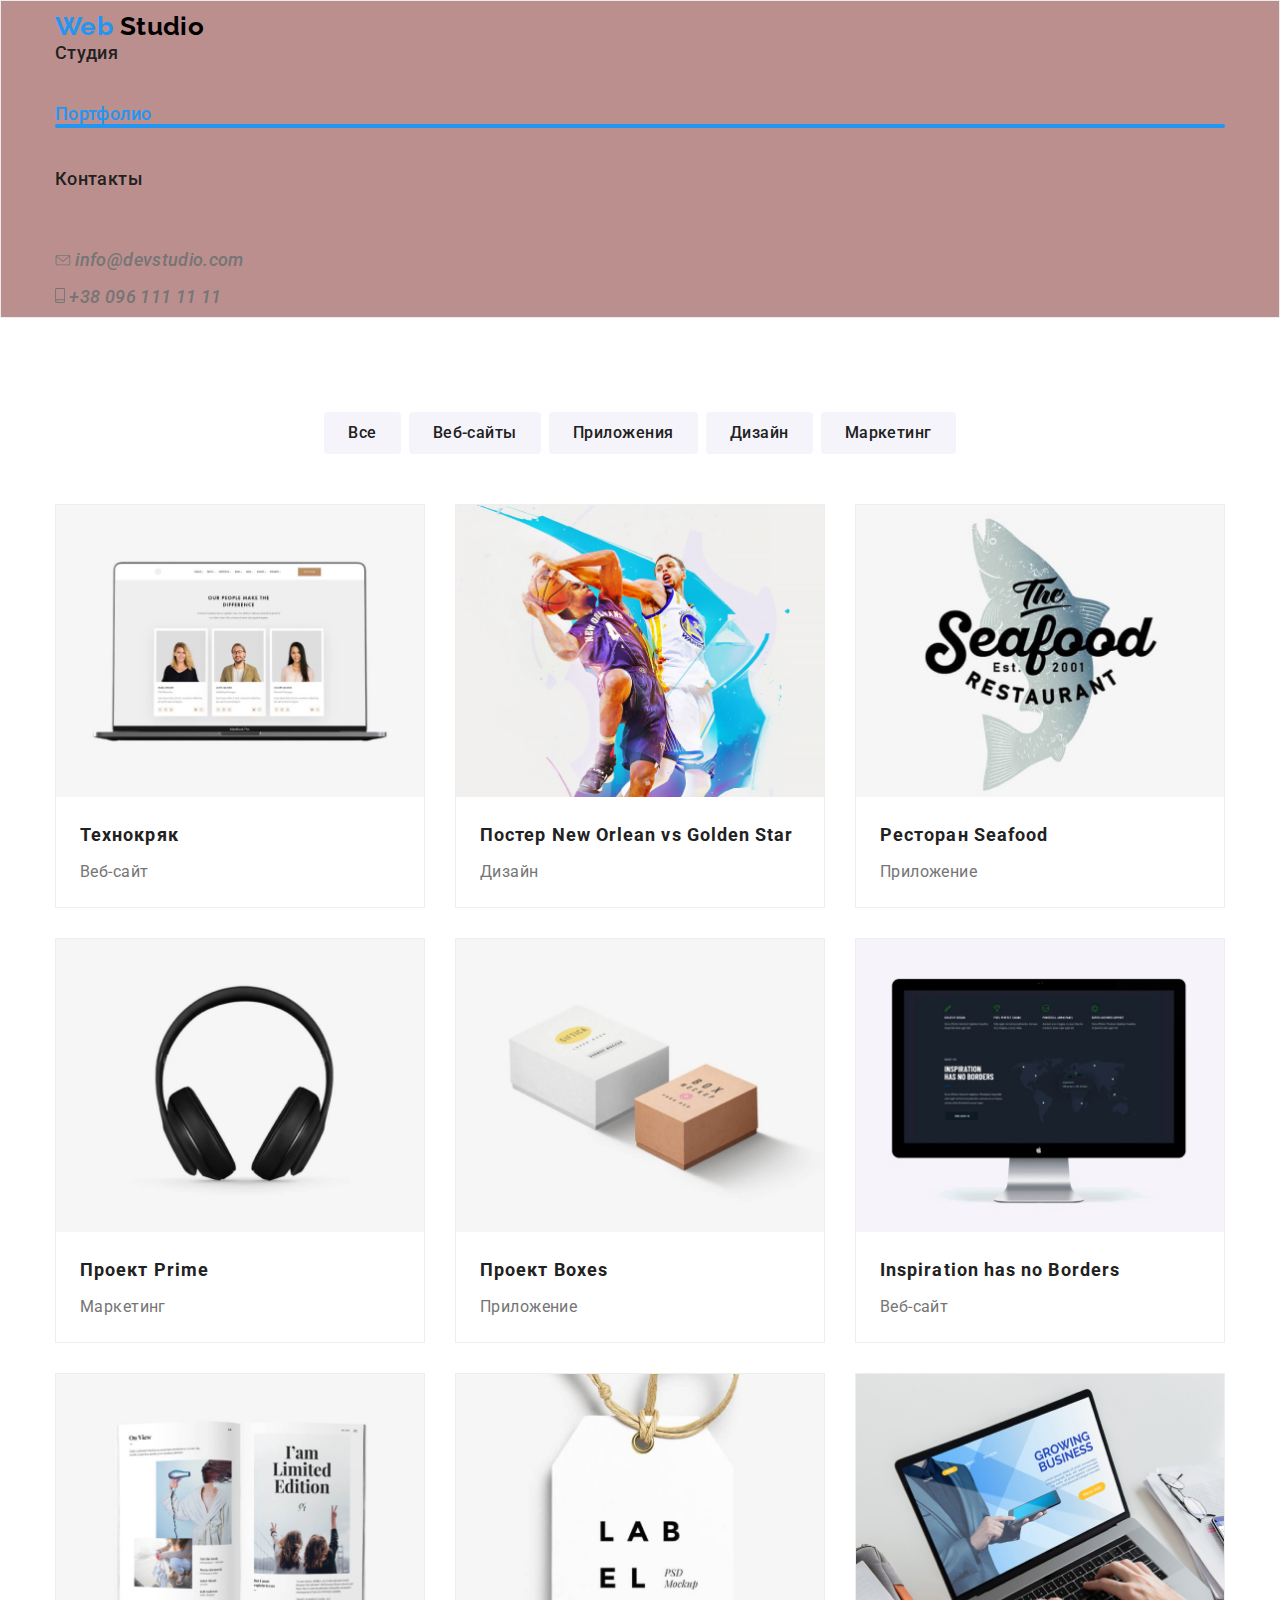
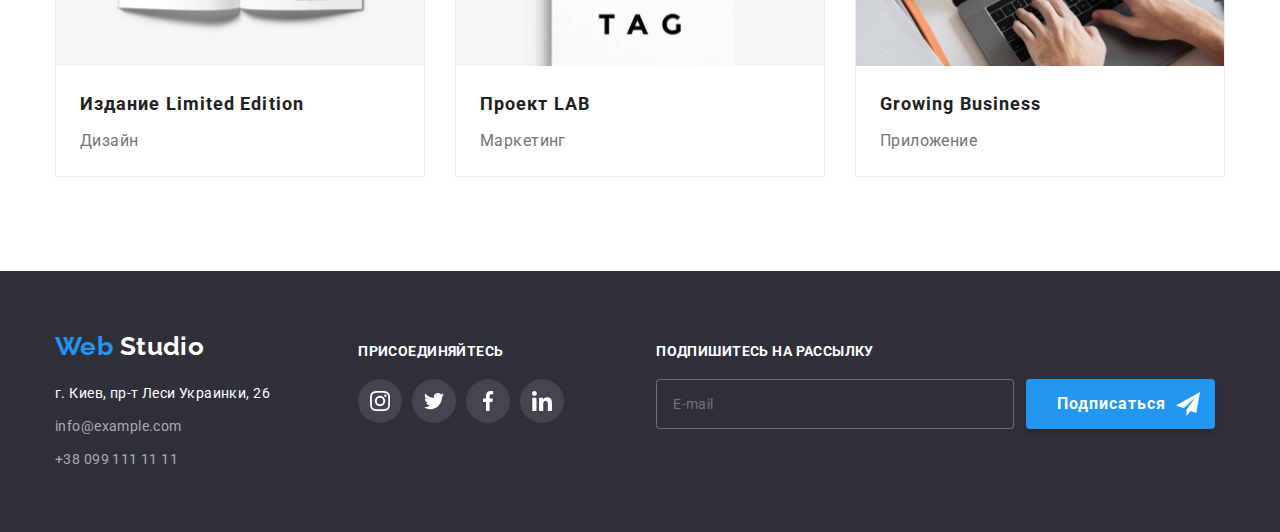
==== portfolio.html @ 6a8f074e "добавлена адаптивная верстка мобилки в шапке страницы Студия" ====
<!DOCTYPE html>
<html lang="ru">
  <head>
    <meta charset="UTF-8" />
    <meta name="viewport" content="width=device-width, initial-scale=1.0" />
    <title>Студия</title>
    <link
      href="https://fonts.googleapis.com/css2?family=Raleway:wght@700&family=Roboto:wght@400;500;700;900&display=swap"
      rel="stylesheet"
    />
    <link rel="stylesheet" href="./css/portfolio.min.css" />
  </head>

  <body>
    <!--шапка-сайта-->
    <header class="header">
      <div class="container">
        <nav class="navigation">
          <a class="logo link" href="./index.html" lang="en"
            ><span class="logo-web">Web</span> Studio</a
          >
          <ul class="navigation-list list">
            <li class="navigation-list-item">
              <a class="navigation-list-link link" href="./index.html"
                >Студия</a
              >
            </li>
            <li class="navigation-list-item current">
              <a
                class="navigation-list-link current link"
                href="./portfolio.html"
                >Портфолио</a
              >
            </li>
            <li class="navigation-list-item">
              <a class="navigation-list-link link" href="">Контакты</a>
            </li>
          </ul>
        </nav>
        <address class="header-address">
          <ul class="address-list list">
            <li class="address-list-item">
              <a class="header-mail link" href="mailto:info@devstudio.com">
                <svg class="address-list-item-svg" width="16" height="11">
                  <use href="./images/sprite.svg#icon-envelope"></use>
                </svg>
                info@devstudio.com</a
              >
            </li>
            <li class="address-list-item">
              <a class="header-tel link" href="tel:+380961111111">
                <svg class="address-list-item-svg" width="10" height="15">
                  <use href="./images/sprite.svg#icon-smartphone"></use>
                </svg>
                +38 096 111 11 11
              </a>
            </li>
          </ul>
        </address>
      </div>
    </header>

    <!--портфолио-->
    <main>
      <section class="portfolio section">
        <div class="container">
          <h1 hidden>Примеры работ</h1>
          <ul class="portfolio-filter-list list">
            <li class="portfolio-filter-list-item">
              <button type="button" class="portfolio-filter-list-button">
                Все
              </button>
            </li>
            <li class="portfolio-filter-list-item">
              <button type="button" class="portfolio-filter-list-button">
                Веб-сайты
              </button>
            </li>
            <li class="portfolio-filter-list-item">
              <button type="button" class="portfolio-filter-list-button">
                Приложения
              </button>
            </li>
            <li class="portfolio-filter-list-item">
              <button type="button" class="portfolio-filter-list-button">
                Дизайн
              </button>
            </li>
            <li class="portfolio-filter-list-item">
              <button type="button" class="portfolio-filter-list-button">
                Маркетинг
              </button>
            </li>
          </ul>

          <ul class="portfolio-gallery-list list">
            <li class="portfolio-gallery-list-item">
              <a
                class="portfolio-gallery-list-item-link link"
                href=""
                aria-label="фото работы"
              >
                <div class="overlay">
                  <img
                    class="portfolio-gallery-list-img"
                    src="./images_portfolio/tehnokryak.jpg"
                    alt="фото работы"
                  />
                  <p class="absolute-portfolio-gallery-description">
                    Технокряк это современная площадка распространения
                    коронавируса. Компании используют эту платформу для
                    цифрового шпионажа и атак на защищённые сервера конкурентов.
                  </p>
                </div>
                <h2 class="portfolio-gallery-title">Технокряк</h2>
                <p class="portfolio-gallery-description">Веб-сайт</p>
              </a>
            </li>
            <li class="portfolio-gallery-list-item">
              <a
                class="portfolio-gallery-list-item-link link"
                href=""
                aria-label="фото работы"
              >
                <div class="overlay">
                  <img
                    class="portfolio-gallery-list-img"
                    src="./images_portfolio/poster-basket.jpg"
                    alt="фото работы"
                  />
                  <p class="absolute-portfolio-gallery-description">
                    Технокряк это современная площадка распространения
                    коронавируса. Компании используют эту платформу для
                    цифрового шпионажа и атак на защищённые сервера конкурентов.
                  </p>
                </div>
                <h2 class="portfolio-gallery-title">
                  Постер New Orlean vs Golden Star
                </h2>
                <p class="portfolio-gallery-description">Дизайн</p>
              </a>
            </li>
            <li class="portfolio-gallery-list-item">
              <a
                class="portfolio-gallery-list-item-link link"
                href=""
                aria-label="фото работы"
              >
                <div class="overlay">
                  <img
                    class="portfolio-gallery-list-img"
                    src="./images_portfolio/restaurant-seafood.jpg"
                    alt="фото работы"
                  />
                  <p class="absolute-portfolio-gallery-description">
                    Технокряк это современная площадка распространения
                    коронавируса. Компании используют эту платформу для
                    цифрового шпионажа и атак на защищённые сервера конкурентов.
                  </p>
                </div>
                <h2 class="portfolio-gallery-title">Ресторан Seafood</h2>
                <p class="portfolio-gallery-description">Приложение</p>
              </a>
            </li>
            <li class="portfolio-gallery-list-item">
              <a
                class="portfolio-gallery-list-item-link link"
                href=""
                aria-label="фото работы"
              >
                <div class="overlay">
                  <img
                    class="portfolio-gallery-list-img"
                    src="./images_portfolio/project-prime.jpg"
                    alt="фото работы"
                  />
                  <p class="absolute-portfolio-gallery-description">
                    Технокряк это современная площадка распространения
                    коронавируса. Компании используют эту платформу для
                    цифрового шпионажа и атак на защищённые сервера конкурентов.
                  </p>
                </div>
                <h2 class="portfolio-gallery-title">Проект Prime</h2>
                <p class="portfolio-gallery-description">Маркетинг</p>
              </a>
            </li>
            <li class="portfolio-gallery-list-item">
              <a
                class="portfolio-gallery-list-item-link link"
                href=""
                aria-label="фото работы"
              >
                <div class="overlay">
                  <img
                    class="portfolio-gallery-list-img"
                    src="./images_portfolio/project-boxes.jpg"
                    alt="фото работы"
                  />
                  <p class="absolute-portfolio-gallery-description">
                    Технокряк это современная площадка распространения
                    коронавируса. Компании используют эту платформу для
                    цифрового шпионажа и атак на защищённые сервера конкурентов.
                  </p>
                </div>
                <h2 class="portfolio-gallery-title">Проект Boxes</h2>
                <p class="portfolio-gallery-description">Приложение</p>
              </a>
            </li>
            <li class="portfolio-gallery-list-item">
              <a
                class="portfolio-gallery-list-item-link link"
                href=""
                aria-label="фото работы"
              >
                <div class="overlay">
                  <img
                    class="portfolio-gallery-list-img"
                    src="./images_portfolio/inspiration-has-no-borders.jpg"
                    alt="фото работы"
                  />
                  <p class="absolute-portfolio-gallery-description">
                    Технокряк это современная площадка распространения
                    коронавируса. Компании используют эту платформу для
                    цифрового шпионажа и атак на защищённые сервера конкурентов.
                  </p>
                </div>
                <h2 class="portfolio-gallery-title">
                  Inspiration has no Borders
                </h2>
                <p class="portfolio-gallery-description">Веб-сайт</p>
              </a>
            </li>
            <li class="portfolio-gallery-list-item">
              <a
                class="portfolio-gallery-list-item-link link"
                href=""
                aria-label="фото работы"
              >
                <div class="overlay">
                  <img
                    class="portfolio-gallery-list-img"
                    src="./images_portfolio/limited-edition.jpg"
                    alt="фото работы"
                  />
                  <p class="absolute-portfolio-gallery-description">
                    Технокряк это современная площадка распространения
                    коронавируса. Компании используют эту платформу для
                    цифрового шпионажа и атак на защищённые сервера конкурентов.
                  </p>
                </div>
                <h2 class="portfolio-gallery-title">
                  Издание Limited Edition
                </h2>
                <p class="portfolio-gallery-description">Дизайн</p>
              </a>
            </li>
            <li class="portfolio-gallery-list-item">
              <a
                class="portfolio-gallery-list-item-link link"
                href=""
                aria-label="фото работы"
              >
                <div class="overlay">
                  <img
                    class="portfolio-gallery-list-img"
                    src="./images_portfolio/project-lab.jpg"
                    alt="фото работы"
                  />
                  <p class="absolute-portfolio-gallery-description">
                    Технокряк это современная площадка распространения
                    коронавируса. Компании используют эту платформу для
                    цифрового шпионажа и атак на защищённые сервера конкурентов.
                  </p>
                </div>
                <h2 class="portfolio-gallery-title">Проект LAB</h2>
                <p class="portfolio-gallery-description">Маркетинг</p>
              </a>
            </li>
            <li class="portfolio-gallery-list-item">
              <a
                class="portfolio-gallery-list-item-link link"
                href=""
                aria-label="фото работы"
              >
                <div class="overlay">
                  <img
                    class="portfolio-gallery-list-img"
                    src="./images_portfolio/growing-business.jpg"
                    alt="фото работы"
                  />
                  <p class="absolute-portfolio-gallery-description">
                    Технокряк это современная площадка распространения
                    коронавируса. Компании используют эту платформу для
                    цифрового шпионажа и атак на защищённые сервера конкурентов.
                  </p>
                </div>
                <h2 class="portfolio-gallery-title">Growing Business</h2>
                <p class="portfolio-gallery-description">Приложение</p>
              </a>
            </li>
          </ul>
        </div>
      </section>
    </main>

    <!--подвал-сайта-->

    <footer class="footer">
      <div class="container">
        <div class="footer-coordinates">
          <a class="logo link" href="./index.html" lang="en"
            ><span class="logo-web">Web</span>
            <span class="logo-studio">Studio</span></a
          >
          <ul class="footer-address-list list">
            <li class="footer-address-list-item">
              г. Киев, пр-т Леси Украинки, 26
            </li>
            <li class="footer-address-list-item">
              <a class="footer-mail link" href="mailto:info@example.com"
                >info@example.com</a
              >
            </li>
            <li class="footer-address-list-item">
              <a class="footer-tel link" href="tel:+380991111111"
                >+38 099 111 11 11</a
              >
            </li>
          </ul>
        </div>
        <div class="footer-invitation">
          <b class="invitation link">присоединяйтесь</b>
          <ul class="invitation-sotial-list list">
            <li class="invitation-sotial-list-item">
              <a
                class="invitation-sotial-list-link link"
                href=""
                aria-label="иконка инстаграм"
              >
                <svg class="invitation-sotial-list-link-svg">
                  <use href="./images/sprite.svg#icon-instagram"></use>
                </svg>
              </a>
            </li>
            <li class="invitation-sotial-list-item">
              <a
                class="invitation-sotial-list-link link"
                href=""
                aria-label="иконка твиттер"
              >
                <svg class="invitation-sotial-list-link-svg">
                  <use href="./images/sprite.svg#icon-twitter"></use>
                </svg>
              </a>
            </li>
            <li class="invitation-sotial-list-item">
              <a
                class="invitation-sotial-list-link link"
                href=""
                aria-label="иконка фейсбук"
              >
                <svg class="invitation-sotial-list-link-svg">
                  <use href="./images/sprite.svg#icon-facebook"></use>
                </svg>
              </a>
            </li>
            <li class="invitation-sotial-list-item">
              <a
                class="invitation-sotial-list-link link"
                href=""
                aria-label="иконка линкедит"
              >
                <svg class="invitation-sotial-list-link-svg">
                  <use href="./images/sprite.svg#icon-linkedin"></use>
                </svg>
              </a>
            </li>
          </ul>
        </div>
        <!--форма подписки-->
        <div class="footer-subscription">
          <b class="subscription">Подпишитесь на рассылку</b>
          <div class="footer-subscription-wrapper">
            <form action="#" class="subscription-form">
              <input
                type="email"
                name="user-mail"
                class="subscription-form-input"
                placeholder="E-mail"
              />
            </form>
            <button type="button" class="subscription-btn">
              Подписаться
              <svg class="footer-subscription-svg" width="24" height="24">
                <use href="./images/sprite.svg#icon-send"></use>
              </svg>
            </button>
          </div>
        </div>
      </div>
    </footer>
  </body>
</html>
---- css/portfolio.min.css ----
/*! normalize.css v8.0.1 | MIT License | github.com/necolas/normalize.css */html{line-height:1.15;-webkit-text-size-adjust:100%}body{margin:0}main{display:block}h1{font-size:2em;margin:0.67em 0}hr{box-sizing:content-box;height:0;overflow:visible}pre{font-family:monospace, monospace;font-size:1em}a{background-color:transparent}abbr[title]{border-bottom:none;text-decoration:underline;text-decoration:underline dotted}b,strong{font-weight:bolder}code,kbd,samp{font-family:monospace, monospace;font-size:1em}small{font-size:80%}sub,sup{font-size:75%;line-height:0;position:relative;vertical-align:baseline}sub{bottom:-0.25em}sup{top:-0.5em}img{border-style:none}button,input,optgroup,select,textarea{font-family:inherit;font-size:100%;line-height:1.15;margin:0}button,input{overflow:visible}button,select{text-transform:none}button,[type='button'],[type='reset'],[type='submit']{-webkit-appearance:button}button::-moz-focus-inner,[type='button']::-moz-focus-inner,[type='reset']::-moz-focus-inner,[type='submit']::-moz-focus-inner{border-style:none;padding:0}button:-moz-focusring,[type='button']:-moz-focusring,[type='reset']:-moz-focusring,[type='submit']:-moz-focusring{outline:1px dotted ButtonText}fieldset{padding:0.35em 0.75em 0.625em}legend{box-sizing:border-box;color:inherit;display:table;max-width:100%;padding:0;white-space:normal}progress{vertical-align:baseline}textarea{overflow:auto}[type='checkbox'],[type='radio']{box-sizing:border-box;padding:0}[type='number']::-webkit-inner-spin-button,[type='number']::-webkit-outer-spin-button{height:auto}[type='search']{-webkit-appearance:textfield;outline-offset:-2px}[type='search']::-webkit-search-decoration{-webkit-appearance:none}::-webkit-file-upload-button{-webkit-appearance:button;font:inherit}details{display:block}summary{display:list-item}template{display:none}[hidden]{display:none}body{background-color:#ffffff;font-family:"Roboto",sans-serif;font-size:14px;letter-spacing:0.03em;color:#757575}html{box-sizing:border-box}*,*::before,*::after{box-sizing:inherit}h1{margin:0}h2{margin-top:0;margin-bottom:50px}.subtitle{margin:0}ul{margin:0;padding:0}img{display:block;max-width:100%;height:auto}.link{text-decoration:none;display:block}.list{list-style:none}.container{padding-left:15px;padding-right:15px}@media screen and (min-width: 480px){.container{width:480px;margin:0 auto}}@media screen and (min-width: 768px){.container{width:768px}}@media screen and (min-width: 1200px){.container{width:1200px}}.section{padding-top:94px;padding-bottom:94px}.header{background-color:rosybrown;padding-top:10px;padding-bottom:10px;position:relative;border:1px solid #ececec}.header-container{display:flex;justify-content:space-between;align-items:center}.menu-btn{display:inline-flex;margin:0;padding:0;background-color:transparent;border:none;cursor:pointer}.icon-close{display:none}.menu-wrapper{position:absolute;top:100%;right:0;width:100%;height:393px;text-align:center;background-color:tomato;padding:60px 140px}.logo{margin-right:85px;font-family:"Raleway",sans-serif;font-weight:700;font-size:26px;line-height:1.19;color:#000000}.logo-web{color:#2196f3}.navigation-list-item:not(:last-child){margin-bottom:40px}.header-address{margin-top:60px}.navigation-list-link,.header-tel,.header-mail{font-weight:500;font-size:18px;line-height:1.17;letter-spacing:0.02em;color:#212121;transition:color 250ms cubic-bezier(0.4, 0, 0.2, 1)}.navigation-list-link:hover,.navigation-list-link:focus,.header-tel:hover,.header-tel:focus,.header-mail:hover,.header-mail:focus{color:#2196f3}.navigation-list-link{display:inline-flex}.header-tel,.header-mail{color:#757575}.header-tel:hover .address-list-item-svg,.header-tel:focus .address-list-item-svg,.header-mail:hover .address-list-item-svg,.header-mail:focus .address-list-item-svg{fill:#2196f3}.address-list-item-svg{fill:#757575;transition:fill 250ms cubic-bezier(0.4, 0, 0.2, 1)}.address-list-item:not(:last-child){margin-bottom:16px}.navigation-list-item.current::after{display:block;width:100%;height:4px;background-color:#2196f3;border-radius:2px;content:''}.navigation .navigation-list-link.current{color:#2196f3}.portfolio-filter-list{display:flex;justify-content:center;margin-bottom:50px}.portfolio-filter-list-item:not(:last-child){margin-right:8px}.portfolio-filter-list-button{font-weight:500;font-size:16px;line-height:1.62;text-align:center;letter-spacing:0.03em;color:#212121;background-color:#f5f4fa;border-radius:4px;border-color:transparent;padding:6px 22px;transition:250ms cubic-bezier(0.4, 0, 0.2, 1)}.portfolio-filter-list-button:hover,.portfolio-filter-list-button:focus{color:#fff;background-color:#2196f3;outline:none}.portfolio-gallery-list{display:flex;flex-wrap:wrap}.portfolio-gallery-list-item{width:calc((100% - 60px) / 3);margin-right:30px;margin-bottom:30px}.portfolio-gallery-list-item:nth-child(3n){margin-right:0}.portfolio-gallery-list-item:nth-last-child(-n+3){margin-bottom:0}.portfolio-gallery-list-item-link{background:#ffffff;border:1px solid #eeeeee;box-sizing:border-box}.portfolio-gallery-list-item-link:hover,.portfolio-gallery-list-item-link:focus{box-shadow:1px 4px 6px rgba(0,0,0,0.16),0px 4px 4px rgba(0,0,0,0.06),0px 1px 1px rgba(0,0,0,0.12);outline:none}.portfolio-gallery-list-item-link:hover .absolute-portfolio-gallery-description{opacity:1}.portfolio-gallery-list-item-link:hover .absolute-portfolio-gallery-description{top:0}.portfolio-gallery-description{font-weight:400;font-size:16px;line-height:1.87;color:#757575;margin:0;padding-bottom:20px;padding-right:24px;padding-left:24px}.portfolio-gallery-title{font-weight:700;font-size:18px;line-height:2;letter-spacing:0.06em;color:#212121;margin-bottom:4px;padding-right:24px;padding-left:24px}.overlay{position:relative;overflow:hidden;margin-bottom:20px}.absolute-portfolio-gallery-description{position:absolute;top:100%;left:0;margin:0;width:100%;height:100%;padding:63px 24px;background-color:rgba(33,150,243,0.9);transition:250ms cubic-bezier(0.4, 0, 0.2, 1);opacity:0;font-weight:400;font-size:18px;line-height:1.56;color:#fff}.modal-btn{display:block;margin:auto;padding-top:10px;padding-right:32px;padding-bottom:10px;padding-left:32px}.modal-btn,.subscription-btn{font-weight:700;font-size:16px;line-height:1.87;align-items:center;text-align:center;letter-spacing:0.06em;box-shadow:0px 4px 4px rgba(0,0,0,0.15);border-radius:4px;border-color:transparent;color:#fff;background-color:#2196f3;cursor:pointer}.subscription-btn{display:flex;justify-content:center;align-items:center;padding-left:29px;padding-right:13px}.sotial-list{display:flex;justify-content:space-between;max-width:206px;margin-left:auto;margin-right:auto}.sotial-list-item:not(:last-child){margin-right:10px}.sotial-list-item-link{display:flex;justify-content:center;align-items:center;width:44px;height:44px;border-radius:50%;transition:background-color 250ms cubic-bezier(0.4, 0, 0.2, 1)}.sotial-list-item-link:hover,.sotial-list-item-link:focus{background-color:#2196f3}.sotial-list-item-link:hover .sotial-list-item-link-svg,.sotial-list-item-link:focus .sotial-list-item-link-svg{fill:#fff}.sotial-list-item-link-svg{width:20px;height:20px;fill:#afb1b8;transition:fill 250ms cubic-bezier(0.4, 0, 0.2, 1)}.invitation-sotial-list{display:flex;justify-content:space-between;max-width:206px;margin-left:auto;margin-right:auto}.invitation-sotial-list-link{display:flex;justify-content:center;align-items:center;width:44px;height:44px;border-radius:50%;background-color:rgba(255,255,255,0.1);transition:background-color 250ms cubic-bezier(0.4, 0, 0.2, 1)}.invitation-sotial-list-link:hover,.invitation-sotial-list-link:focus{border-radius:50%;background-color:#2196f3}.invitation-sotial-list-link-svg{width:20px;height:20px;fill:#fff}.invitation-sotial-list-item:not(:last-child){margin-right:10px}.footer{background-color:#2f303a}.footer .container{display:flex}.footer-coordinates{margin-right:69px;padding-top:60px;padding-bottom:60px}.footer-coordinates .logo{margin-bottom:20px}.footer-coordinates .logo-studio{color:#ffffff}.footer-address-list-item,.footer-tel,.footer-mail{font-style:normal;font-weight:400;font-size:14px;line-height:1.71;color:#fff}.footer-address-list-item:not(:last-child){margin-bottom:9px}.footer-tel,.footer-mail{color:rgba(255,255,255,0.6)}.footer-invitation{padding-top:72px;padding-bottom:100px}.invitation{margin-bottom:20px}.invitation,.subscription{font-weight:bold;font-size:14px;line-height:16px;text-transform:uppercase;color:#fff}.footer-subscription{padding-left:92px;padding-top:72px;padding-bottom:94px}.subscription{display:block;margin-bottom:20px}.footer-subscription-wrapper{display:flex}.subscription-form-input{display:block;width:358px;height:50px;border:1px solid rgba(255,255,255,0.3);border-radius:4px;background-color:#2f303a;margin-right:12px;padding-left:16px;line-height:1.25;letter-spacing:0.03em;color:rgba(255,255,255,0.6)}.footer-subscription-svg{margin-left:10px}
/*# sourceMappingURL=portfolio.min.css.map */
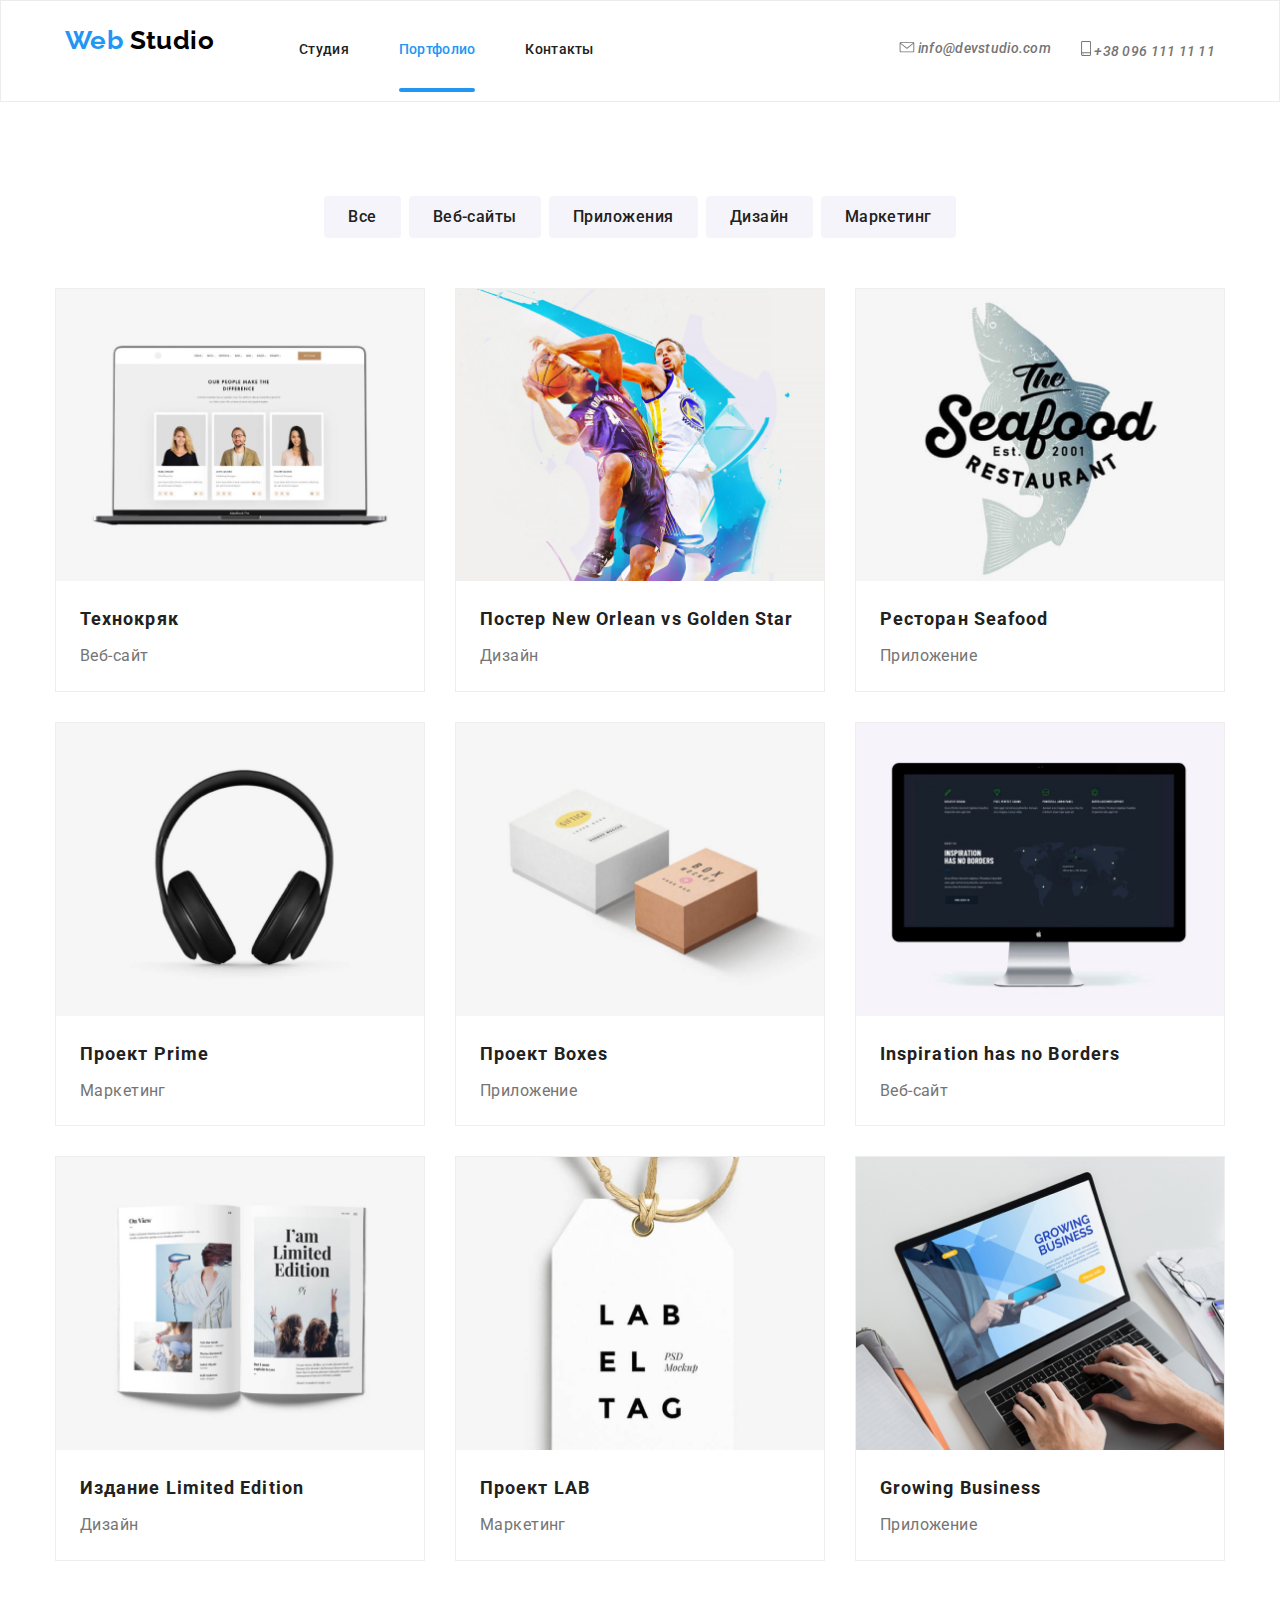
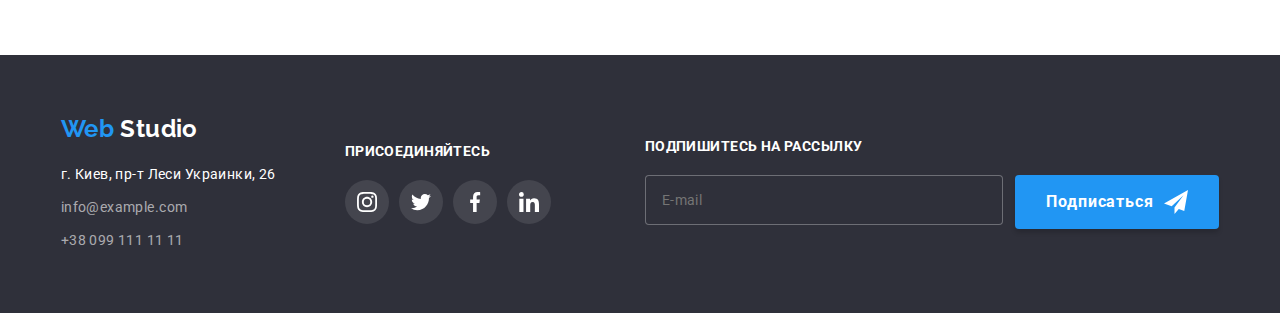
==== commit 03904a99: "добавлена адаптивная верстка для страницы Портфолио" ====
--- a/portfolio.html
+++ b/portfolio.html
@@ -13,50 +13,62 @@
 
   <body>
     <!--шапка-сайта-->
+
     <header class="header">
-      <div class="container">
-        <nav class="navigation">
-          <a class="logo link" href="./index.html" lang="en"
-            ><span class="logo-web">Web</span> Studio</a
-          >
-          <ul class="navigation-list list">
-            <li class="navigation-list-item">
-              <a class="navigation-list-link link" href="./index.html"
-                >Студия</a
-              >
-            </li>
-            <li class="navigation-list-item current">
-              <a
-                class="navigation-list-link current link"
-                href="./portfolio.html"
-                >Портфолио</a
-              >
-            </li>
-            <li class="navigation-list-item">
-              <a class="navigation-list-link link" href="">Контакты</a>
-            </li>
-          </ul>
-        </nav>
-        <address class="header-address">
-          <ul class="address-list list">
-            <li class="address-list-item">
-              <a class="header-mail link" href="mailto:info@devstudio.com">
-                <svg class="address-list-item-svg" width="16" height="11">
-                  <use href="./images/sprite.svg#icon-envelope"></use>
-                </svg>
-                info@devstudio.com</a
-              >
-            </li>
-            <li class="address-list-item">
-              <a class="header-tel link" href="tel:+380961111111">
-                <svg class="address-list-item-svg" width="10" height="15">
-                  <use href="./images/sprite.svg#icon-smartphone"></use>
-                </svg>
-                +38 096 111 11 11
-              </a>
-            </li>
-          </ul>
-        </address>
+      <div class="container header-container">
+        <a class="logo link" href="./index.html" lang="en"
+          ><span class="logo-web">Web</span> Studio</a
+        >
+        <button type="button" class="menu-btn" data-menu-button>
+          <svg width="40" height="40">
+            <use
+              class="icon-burger"
+              href="./images/sprite.svg#icon-menubtn"
+            ></use>
+            <use class="icon-close" href="./images/sprite.svg#icon-close"></use>
+          </svg>
+        </button>
+        <div class="menu-wrapper" data-menu>
+          <nav class="navigation">
+            <ul class="navigation-list list">
+              <li class="navigation-list-item">
+                <a class="navigation-list-link link" href="./index.html"
+                  >Студия</a
+                >
+              </li>
+              <li class="navigation-list-item current">
+                <a
+                  class="navigation-list-link current link"
+                  href="./portfolio.html"
+                  >Портфолио</a
+                >
+              </li>
+              <li class="navigation-list-item">
+                <a class="navigation-list-link link" href="">Контакты</a>
+              </li>
+            </ul>
+          </nav>
+          <address class="header-address">
+            <ul class="address-list list">
+              <li class="address-list-item">
+                <a class="header-mail link" href="mailto:info@devstudio.com">
+                  <svg class="address-list-item-svg" width="16" height="11">
+                    <use href="./images/sprite.svg#icon-envelope"></use>
+                  </svg>
+                  info@devstudio.com</a
+                >
+              </li>
+              <li class="address-list-item">
+                <a class="header-tel link" href="tel:+380961111111">
+                  <svg class="address-list-item-svg" width="10" height="15">
+                    <use href="./images/sprite.svg#icon-smartphone"></use>
+                  </svg>
+                  +38 096 111 11 11
+                </a>
+              </li>
+            </ul>
+          </address>
+        </div>
       </div>
     </header>
 
@@ -248,9 +260,7 @@
                     цифрового шпионажа и атак на защищённые сервера конкурентов.
                   </p>
                 </div>
-                <h2 class="portfolio-gallery-title">
-                  Издание Limited Edition
-                </h2>
+                <h2 class="portfolio-gallery-title">Издание Limited Edition</h2>
                 <p class="portfolio-gallery-description">Дизайн</p>
               </a>
             </li>
@@ -307,77 +317,80 @@
 
     <footer class="footer">
       <div class="container">
-        <div class="footer-coordinates">
-          <a class="logo link" href="./index.html" lang="en"
-            ><span class="logo-web">Web</span>
-            <span class="logo-studio">Studio</span></a
-          >
-          <ul class="footer-address-list list">
-            <li class="footer-address-list-item">
-              г. Киев, пр-т Леси Украинки, 26
-            </li>
-            <li class="footer-address-list-item">
-              <a class="footer-mail link" href="mailto:info@example.com"
-                >info@example.com</a
-              >
-            </li>
-            <li class="footer-address-list-item">
-              <a class="footer-tel link" href="tel:+380991111111"
-                >+38 099 111 11 11</a
-              >
-            </li>
-          </ul>
-        </div>
-        <div class="footer-invitation">
-          <b class="invitation link">присоединяйтесь</b>
-          <ul class="invitation-sotial-list list">
-            <li class="invitation-sotial-list-item">
-              <a
-                class="invitation-sotial-list-link link"
-                href=""
-                aria-label="иконка инстаграм"
-              >
-                <svg class="invitation-sotial-list-link-svg">
-                  <use href="./images/sprite.svg#icon-instagram"></use>
-                </svg>
-              </a>
-            </li>
-            <li class="invitation-sotial-list-item">
-              <a
-                class="invitation-sotial-list-link link"
-                href=""
-                aria-label="иконка твиттер"
-              >
-                <svg class="invitation-sotial-list-link-svg">
-                  <use href="./images/sprite.svg#icon-twitter"></use>
-                </svg>
-              </a>
-            </li>
-            <li class="invitation-sotial-list-item">
-              <a
-                class="invitation-sotial-list-link link"
-                href=""
-                aria-label="иконка фейсбук"
-              >
-                <svg class="invitation-sotial-list-link-svg">
-                  <use href="./images/sprite.svg#icon-facebook"></use>
-                </svg>
-              </a>
-            </li>
-            <li class="invitation-sotial-list-item">
-              <a
-                class="invitation-sotial-list-link link"
-                href=""
-                aria-label="иконка линкедит"
-              >
-                <svg class="invitation-sotial-list-link-svg">
-                  <use href="./images/sprite.svg#icon-linkedin"></use>
-                </svg>
-              </a>
-            </li>
-          </ul>
+        <div class="footer-coordinates-invitation">
+          <div class="footer-coordinates">
+            <a class="logo link" href="./index.html" lang="en"
+              ><span class="logo-web">Web</span>
+              <span class="logo-studio">Studio</span></a
+            >
+            <ul class="footer-address-list list">
+              <li class="footer-address-list-item">
+                г. Киев, пр-т Леси Украинки, 26
+              </li>
+              <li class="footer-address-list-item">
+                <a class="footer-mail link" href="mailto:info@example.com"
+                  >info@example.com</a
+                >
+              </li>
+              <li class="footer-address-list-item">
+                <a class="footer-tel link" href="tel:+380991111111"
+                  >+38 099 111 11 11</a
+                >
+              </li>
+            </ul>
+          </div>
+          <div class="footer-invitation">
+            <b class="invitation link">присоединяйтесь</b>
+            <ul class="invitation-sotial-list list">
+              <li class="invitation-sotial-list-item">
+                <a
+                  class="invitation-sotial-list-link link"
+                  href=""
+                  aria-label="иконка инстаграм"
+                >
+                  <svg class="invitation-sotial-list-link-svg">
+                    <use href="./images/sprite.svg#icon-instagram"></use>
+                  </svg>
+                </a>
+              </li>
+              <li class="invitation-sotial-list-item">
+                <a
+                  class="invitation-sotial-list-link link"
+                  href=""
+                  aria-label="иконка твиттер"
+                >
+                  <svg class="invitation-sotial-list-link-svg">
+                    <use href="./images/sprite.svg#icon-twitter"></use>
+                  </svg>
+                </a>
+              </li>
+              <li class="invitation-sotial-list-item">
+                <a
+                  class="invitation-sotial-list-link link"
+                  href=""
+                  aria-label="иконка фейсбук"
+                >
+                  <svg class="invitation-sotial-list-link-svg">
+                    <use href="./images/sprite.svg#icon-facebook"></use>
+                  </svg>
+                </a>
+              </li>
+              <li class="invitation-sotial-list-item">
+                <a
+                  class="invitation-sotial-list-link link"
+                  href=""
+                  aria-label="иконка линкедит"
+                >
+                  <svg class="invitation-sotial-list-link-svg">
+                    <use href="./images/sprite.svg#icon-linkedin"></use>
+                  </svg>
+                </a>
+              </li>
+            </ul>
+          </div>
         </div>
         <!--форма подписки-->
+
         <div class="footer-subscription">
           <b class="subscription">Подпишитесь на рассылку</b>
           <div class="footer-subscription-wrapper">
--- a/css/portfolio.min.css
+++ b/css/portfolio.min.css
@@ -1,2 +1,2 @@
-/*! normalize.css v8.0.1 | MIT License | github.com/necolas/normalize.css */html{line-height:1.15;-webkit-text-size-adjust:100%}body{margin:0}main{display:block}h1{font-size:2em;margin:0.67em 0}hr{box-sizing:content-box;height:0;overflow:visible}pre{font-family:monospace, monospace;font-size:1em}a{background-color:transparent}abbr[title]{border-bottom:none;text-decoration:underline;text-decoration:underline dotted}b,strong{font-weight:bolder}code,kbd,samp{font-family:monospace, monospace;font-size:1em}small{font-size:80%}sub,sup{font-size:75%;line-height:0;position:relative;vertical-align:baseline}sub{bottom:-0.25em}sup{top:-0.5em}img{border-style:none}button,input,optgroup,select,textarea{font-family:inherit;font-size:100%;line-height:1.15;margin:0}button,input{overflow:visible}button,select{text-transform:none}button,[type='button'],[type='reset'],[type='submit']{-webkit-appearance:button}button::-moz-focus-inner,[type='button']::-moz-focus-inner,[type='reset']::-moz-focus-inner,[type='submit']::-moz-focus-inner{border-style:none;padding:0}button:-moz-focusring,[type='button']:-moz-focusring,[type='reset']:-moz-focusring,[type='submit']:-moz-focusring{outline:1px dotted ButtonText}fieldset{padding:0.35em 0.75em 0.625em}legend{box-sizing:border-box;color:inherit;display:table;max-width:100%;padding:0;white-space:normal}progress{vertical-align:baseline}textarea{overflow:auto}[type='checkbox'],[type='radio']{box-sizing:border-box;padding:0}[type='number']::-webkit-inner-spin-button,[type='number']::-webkit-outer-spin-button{height:auto}[type='search']{-webkit-appearance:textfield;outline-offset:-2px}[type='search']::-webkit-search-decoration{-webkit-appearance:none}::-webkit-file-upload-button{-webkit-appearance:button;font:inherit}details{display:block}summary{display:list-item}template{display:none}[hidden]{display:none}body{background-color:#ffffff;font-family:"Roboto",sans-serif;font-size:14px;letter-spacing:0.03em;color:#757575}html{box-sizing:border-box}*,*::before,*::after{box-sizing:inherit}h1{margin:0}h2{margin-top:0;margin-bottom:50px}.subtitle{margin:0}ul{margin:0;padding:0}img{display:block;max-width:100%;height:auto}.link{text-decoration:none;display:block}.list{list-style:none}.container{padding-left:15px;padding-right:15px}@media screen and (min-width: 480px){.container{width:480px;margin:0 auto}}@media screen and (min-width: 768px){.container{width:768px}}@media screen and (min-width: 1200px){.container{width:1200px}}.section{padding-top:94px;padding-bottom:94px}.header{background-color:rosybrown;padding-top:10px;padding-bottom:10px;position:relative;border:1px solid #ececec}.header-container{display:flex;justify-content:space-between;align-items:center}.menu-btn{display:inline-flex;margin:0;padding:0;background-color:transparent;border:none;cursor:pointer}.icon-close{display:none}.menu-wrapper{position:absolute;top:100%;right:0;width:100%;height:393px;text-align:center;background-color:tomato;padding:60px 140px}.logo{margin-right:85px;font-family:"Raleway",sans-serif;font-weight:700;font-size:26px;line-height:1.19;color:#000000}.logo-web{color:#2196f3}.navigation-list-item:not(:last-child){margin-bottom:40px}.header-address{margin-top:60px}.navigation-list-link,.header-tel,.header-mail{font-weight:500;font-size:18px;line-height:1.17;letter-spacing:0.02em;color:#212121;transition:color 250ms cubic-bezier(0.4, 0, 0.2, 1)}.navigation-list-link:hover,.navigation-list-link:focus,.header-tel:hover,.header-tel:focus,.header-mail:hover,.header-mail:focus{color:#2196f3}.navigation-list-link{display:inline-flex}.header-tel,.header-mail{color:#757575}.header-tel:hover .address-list-item-svg,.header-tel:focus .address-list-item-svg,.header-mail:hover .address-list-item-svg,.header-mail:focus .address-list-item-svg{fill:#2196f3}.address-list-item-svg{fill:#757575;transition:fill 250ms cubic-bezier(0.4, 0, 0.2, 1)}.address-list-item:not(:last-child){margin-bottom:16px}.navigation-list-item.current::after{display:block;width:100%;height:4px;background-color:#2196f3;border-radius:2px;content:''}.navigation .navigation-list-link.current{color:#2196f3}.portfolio-filter-list{display:flex;justify-content:center;margin-bottom:50px}.portfolio-filter-list-item:not(:last-child){margin-right:8px}.portfolio-filter-list-button{font-weight:500;font-size:16px;line-height:1.62;text-align:center;letter-spacing:0.03em;color:#212121;background-color:#f5f4fa;border-radius:4px;border-color:transparent;padding:6px 22px;transition:250ms cubic-bezier(0.4, 0, 0.2, 1)}.portfolio-filter-list-button:hover,.portfolio-filter-list-button:focus{color:#fff;background-color:#2196f3;outline:none}.portfolio-gallery-list{display:flex;flex-wrap:wrap}.portfolio-gallery-list-item{width:calc((100% - 60px) / 3);margin-right:30px;margin-bottom:30px}.portfolio-gallery-list-item:nth-child(3n){margin-right:0}.portfolio-gallery-list-item:nth-last-child(-n+3){margin-bottom:0}.portfolio-gallery-list-item-link{background:#ffffff;border:1px solid #eeeeee;box-sizing:border-box}.portfolio-gallery-list-item-link:hover,.portfolio-gallery-list-item-link:focus{box-shadow:1px 4px 6px rgba(0,0,0,0.16),0px 4px 4px rgba(0,0,0,0.06),0px 1px 1px rgba(0,0,0,0.12);outline:none}.portfolio-gallery-list-item-link:hover .absolute-portfolio-gallery-description{opacity:1}.portfolio-gallery-list-item-link:hover .absolute-portfolio-gallery-description{top:0}.portfolio-gallery-description{font-weight:400;font-size:16px;line-height:1.87;color:#757575;margin:0;padding-bottom:20px;padding-right:24px;padding-left:24px}.portfolio-gallery-title{font-weight:700;font-size:18px;line-height:2;letter-spacing:0.06em;color:#212121;margin-bottom:4px;padding-right:24px;padding-left:24px}.overlay{position:relative;overflow:hidden;margin-bottom:20px}.absolute-portfolio-gallery-description{position:absolute;top:100%;left:0;margin:0;width:100%;height:100%;padding:63px 24px;background-color:rgba(33,150,243,0.9);transition:250ms cubic-bezier(0.4, 0, 0.2, 1);opacity:0;font-weight:400;font-size:18px;line-height:1.56;color:#fff}.modal-btn{display:block;margin:auto;padding-top:10px;padding-right:32px;padding-bottom:10px;padding-left:32px}.modal-btn,.subscription-btn{font-weight:700;font-size:16px;line-height:1.87;align-items:center;text-align:center;letter-spacing:0.06em;box-shadow:0px 4px 4px rgba(0,0,0,0.15);border-radius:4px;border-color:transparent;color:#fff;background-color:#2196f3;cursor:pointer}.subscription-btn{display:flex;justify-content:center;align-items:center;padding-left:29px;padding-right:13px}.sotial-list{display:flex;justify-content:space-between;max-width:206px;margin-left:auto;margin-right:auto}.sotial-list-item:not(:last-child){margin-right:10px}.sotial-list-item-link{display:flex;justify-content:center;align-items:center;width:44px;height:44px;border-radius:50%;transition:background-color 250ms cubic-bezier(0.4, 0, 0.2, 1)}.sotial-list-item-link:hover,.sotial-list-item-link:focus{background-color:#2196f3}.sotial-list-item-link:hover .sotial-list-item-link-svg,.sotial-list-item-link:focus .sotial-list-item-link-svg{fill:#fff}.sotial-list-item-link-svg{width:20px;height:20px;fill:#afb1b8;transition:fill 250ms cubic-bezier(0.4, 0, 0.2, 1)}.invitation-sotial-list{display:flex;justify-content:space-between;max-width:206px;margin-left:auto;margin-right:auto}.invitation-sotial-list-link{display:flex;justify-content:center;align-items:center;width:44px;height:44px;border-radius:50%;background-color:rgba(255,255,255,0.1);transition:background-color 250ms cubic-bezier(0.4, 0, 0.2, 1)}.invitation-sotial-list-link:hover,.invitation-sotial-list-link:focus{border-radius:50%;background-color:#2196f3}.invitation-sotial-list-link-svg{width:20px;height:20px;fill:#fff}.invitation-sotial-list-item:not(:last-child){margin-right:10px}.footer{background-color:#2f303a}.footer .container{display:flex}.footer-coordinates{margin-right:69px;padding-top:60px;padding-bottom:60px}.footer-coordinates .logo{margin-bottom:20px}.footer-coordinates .logo-studio{color:#ffffff}.footer-address-list-item,.footer-tel,.footer-mail{font-style:normal;font-weight:400;font-size:14px;line-height:1.71;color:#fff}.footer-address-list-item:not(:last-child){margin-bottom:9px}.footer-tel,.footer-mail{color:rgba(255,255,255,0.6)}.footer-invitation{padding-top:72px;padding-bottom:100px}.invitation{margin-bottom:20px}.invitation,.subscription{font-weight:bold;font-size:14px;line-height:16px;text-transform:uppercase;color:#fff}.footer-subscription{padding-left:92px;padding-top:72px;padding-bottom:94px}.subscription{display:block;margin-bottom:20px}.footer-subscription-wrapper{display:flex}.subscription-form-input{display:block;width:358px;height:50px;border:1px solid rgba(255,255,255,0.3);border-radius:4px;background-color:#2f303a;margin-right:12px;padding-left:16px;line-height:1.25;letter-spacing:0.03em;color:rgba(255,255,255,0.6)}.footer-subscription-svg{margin-left:10px}
+/*! normalize.css v8.0.1 | MIT License | github.com/necolas/normalize.css */html{line-height:1.15;-webkit-text-size-adjust:100%}body{margin:0}main{display:block}h1{font-size:2em;margin:0.67em 0}hr{box-sizing:content-box;height:0;overflow:visible}pre{font-family:monospace, monospace;font-size:1em}a{background-color:transparent}abbr[title]{border-bottom:none;text-decoration:underline;text-decoration:underline dotted}b,strong{font-weight:bolder}code,kbd,samp{font-family:monospace, monospace;font-size:1em}small{font-size:80%}sub,sup{font-size:75%;line-height:0;position:relative;vertical-align:baseline}sub{bottom:-0.25em}sup{top:-0.5em}img{border-style:none}button,input,optgroup,select,textarea{font-family:inherit;font-size:100%;line-height:1.15;margin:0}button,input{overflow:visible}button,select{text-transform:none}button,[type='button'],[type='reset'],[type='submit']{-webkit-appearance:button}button::-moz-focus-inner,[type='button']::-moz-focus-inner,[type='reset']::-moz-focus-inner,[type='submit']::-moz-focus-inner{border-style:none;padding:0}button:-moz-focusring,[type='button']:-moz-focusring,[type='reset']:-moz-focusring,[type='submit']:-moz-focusring{outline:1px dotted ButtonText}fieldset{padding:0.35em 0.75em 0.625em}legend{box-sizing:border-box;color:inherit;display:table;max-width:100%;padding:0;white-space:normal}progress{vertical-align:baseline}textarea{overflow:auto}[type='checkbox'],[type='radio']{box-sizing:border-box;padding:0}[type='number']::-webkit-inner-spin-button,[type='number']::-webkit-outer-spin-button{height:auto}[type='search']{-webkit-appearance:textfield;outline-offset:-2px}[type='search']::-webkit-search-decoration{-webkit-appearance:none}::-webkit-file-upload-button{-webkit-appearance:button;font:inherit}details{display:block}summary{display:list-item}template{display:none}[hidden]{display:none}body{background-color:#ffffff;font-family:"Roboto",sans-serif;font-size:14px;letter-spacing:0.03em;color:#757575}html{box-sizing:border-box}*,*::before,*::after{box-sizing:inherit}h1{margin:0}h2{margin-top:0;margin-bottom:50px}.subtitle{margin:0}ul{margin:0;padding:0}img{display:block;max-width:100%;height:auto}.link{text-decoration:none;display:block}.list{list-style:none}.container{padding-left:15px;padding-right:15px}@media screen and (min-width: 480px){.container{width:480px;margin:0 auto}}@media screen and (min-width: 768px){.container{width:768px}}@media screen and (min-width: 1200px){.container{width:1200px}}@media screen and (max-width: 1199px){.section{padding-top:60px;padding-bottom:60px}}@media screen and (min-width: 1200px){.section{padding-top:94px;padding-bottom:94px}}.header-container{display:flex;align-items:center}.logo{font-family:"Raleway",sans-serif;font-weight:700;font-size:24px;line-height:1.17;color:#000000}.logo-web{color:#2196f3}.navigation-list-link,.header-tel,.header-mail{font-weight:500;letter-spacing:0.02em;color:#212121;transition:color 250ms cubic-bezier(0.4, 0, 0.2, 1)}.navigation-list-link:hover,.navigation-list-link:focus,.header-tel:hover,.header-tel:focus,.header-mail:hover,.header-mail:focus{color:#2196f3}.header-tel,.header-mail{color:#757575}.header-tel:hover .address-list-item-svg,.header-tel:focus .address-list-item-svg,.header-mail:hover .address-list-item-svg,.header-mail:focus .address-list-item-svg{fill:#2196f3}.address-list-item-svg{fill:#757575;transition:fill 250ms cubic-bezier(0.4, 0, 0.2, 1)}.navigation-list-link{position:relative;display:inline-flex}.navigation-list-link.current::after{position:absolute;left:0;display:block;width:100%;height:4px;background-color:#2196f3;border-radius:2px;content:''}.navigation .navigation-list-link.current{color:#2196f3}@media screen and (max-width: 767px){.header{padding-top:10px;padding-bottom:10px;position:relative;border-bottom:1px solid #ececec}.header-container{justify-content:space-between}.navigation-list-link,.header-tel,.header-mail{font-size:18px;line-height:1.17}.menu-btn{display:inline-flex;margin:0;padding:0;background-color:transparent;border:none;outline:none;cursor:pointer;transition:fill 250ms cubic-bezier(0.4, 0, 0.2, 1)}.menu-btn:hover,.menu-btn:focus{fill:#2196f3}.menu-btn.is-open .icon-close{display:block}.menu-btn.is-open .icon-burger{display:none}.icon-close{display:none}.menu-wrapper{position:absolute;top:100%;right:0;width:100%;height:393px;text-align:center;background-color:#ffffff;padding-top:60px;padding-bottom:60px;opacity:0;transform:scale(0);transition:250ms cubic-bezier(0.4, 0, 0.2, 1)}.menu-wrapper.is-open{opacity:1;transform:scale(1)}.navigation-list-item:not(:last-child){margin-bottom:40px}.header-address{margin-top:60px}.address-list-item:not(:last-child){margin-bottom:16px}.navigation-list-link.current::after{bottom:-8px}}@media screen and (min-width: 768px){.menu-btn{display:none}.menu-wrapper{display:flex}.navigation-list{display:flex}.header{padding-top:21px;padding-bottom:21px;padding-right:15px;padding-left:15px}.header .logo{margin-right:81px}.navigation-list-link{font-size:14px;line-height:1.14}.header-tel,.header-mail{font-size:12px;line-height:1.17}.navigation-list-item:not(:last-child){margin-right:50px}.address-list{margin-left:84px}.address-list-item:not(:last-child){margin-bottom:10px}.navigation-list-link.current::after{bottom:-48px}}@media screen and (min-width: 1200px){.header{border:1px solid #ececec;padding-top:24px;padding-bottom:25px}.header .logo{font-size:26px;line-height:1.19;margin-right:85px}.header-container{justify-content:center}.address-list{display:flex}.address-list{margin-left:305px}.address-list-item:not(:last-child){margin-bottom:0}.address-list-item:not(:last-child){margin-right:30px}.navigation-list-link,.header-tel,.header-mail{font-size:14px;line-height:1.14}.navigation-list-link.current::after{bottom:-34px}}.portfolio-filter-list{display:flex}.portfolio-filter-list-item:not(:last-child){margin-right:8px}.portfolio-filter-list-button{font-weight:500;font-size:16px;line-height:1.62;text-align:center;letter-spacing:0.03em;color:#212121;background-color:#f5f4fa;border-radius:4px;border-color:transparent;padding:6px 22px;transition:250ms cubic-bezier(0.4, 0, 0.2, 1)}.portfolio-filter-list-button:hover,.portfolio-filter-list-button:focus{color:#fff;background-color:#2196f3;outline:none}.portfolio-gallery-list-item-link{background:#ffffff;border:1px solid #eeeeee;box-sizing:border-box}.portfolio-gallery-list-item-link:hover,.portfolio-gallery-list-item-link:focus{box-shadow:1px 4px 6px rgba(0,0,0,0.16),0px 4px 4px rgba(0,0,0,0.06),0px 1px 1px rgba(0,0,0,0.12);outline:none}.portfolio-gallery-list-item-link:hover .absolute-portfolio-gallery-description{opacity:1}.portfolio-gallery-list-item-link:hover .absolute-portfolio-gallery-description{top:0}.portfolio-gallery-description{font-weight:400;font-size:16px;line-height:1.87;color:#757575;margin:0;padding-bottom:20px;padding-right:24px;padding-left:24px}.portfolio-gallery-title{font-weight:700;font-size:18px;line-height:2;letter-spacing:0.06em;color:#212121;margin-bottom:4px;padding-right:24px;padding-left:24px}.overlay{position:relative;overflow:hidden;margin-bottom:20px}.absolute-portfolio-gallery-description{position:absolute;top:100%;left:0;margin:0;width:100%;height:100%;padding:63px 24px;background-color:rgba(33,150,243,0.9);transition:250ms cubic-bezier(0.4, 0, 0.2, 1);opacity:0;font-weight:400;font-size:18px;line-height:1.56;color:#fff}@media screen and (max-width: 767px){.portfolio-filter-list{flex-wrap:wrap;margin-bottom:40px}.portfolio-filter-list-item:nth-child(-n+3){margin-bottom:15px}.portfolio-gallery-list-item{margin-bottom:30px}}@media screen and (min-width: 768px){.portfolio-filter-list{justify-content:center;margin-bottom:30px}.portfolio-gallery-list{display:flex;flex-wrap:wrap}}@media screen and (min-width: 768px) and (max-width: 1199px){.portfolio-gallery-list-item{width:calc((100% - 30px) / 2);margin-right:30px;margin-bottom:30px}.portfolio-gallery-list-item:nth-child(2n){margin-right:0}.portfolio-gallery-list-item:nth-last-child(-n+2){margin-bottom:0}.portfolio-gallery-list-item:nth-last-child(1){margin-right:0}}@media screen and (min-width: 1200px){.portfolio-filter-list{margin-bottom:50px}.portfolio-gallery-list-item{width:calc((100% - 60px) / 3);margin-right:30px;margin-bottom:30px}.portfolio-gallery-list-item:nth-child(3n){margin-right:0}.portfolio-gallery-list-item:nth-last-child(-n+3){margin-bottom:0}}.modal-btn{display:block;margin:auto;padding-top:10px;padding-right:32px;padding-bottom:10px;padding-left:32px}.modal-btn,.subscription-btn{font-weight:700;font-size:16px;line-height:1.87;align-items:center;text-align:center;letter-spacing:0.06em;box-shadow:0px 4px 4px rgba(0,0,0,0.15);border-radius:4px;border-color:transparent;color:#fff;background-color:#2196f3;cursor:pointer}.subscription-btn{display:flex;justify-content:center;align-items:center;padding:10px 29px}.footer-subscription-svg{margin-left:10px}@media screen and (max-width: 1199px){.subscription-btn{margin:auto}}.sotial-list{display:flex;justify-content:space-between;max-width:206px;margin-left:auto;margin-right:auto}.sotial-list-item:not(:last-child){margin-right:10px}.sotial-list-item-link{display:flex;justify-content:center;align-items:center;width:44px;height:44px;border-radius:50%;transition:background-color 250ms cubic-bezier(0.4, 0, 0.2, 1)}.sotial-list-item-link:hover,.sotial-list-item-link:focus{background-color:#2196f3}.sotial-list-item-link:hover .sotial-list-item-link-svg,.sotial-list-item-link:focus .sotial-list-item-link-svg{fill:#fff}.sotial-list-item-link-svg{width:20px;height:20px;fill:#afb1b8;transition:fill 250ms cubic-bezier(0.4, 0, 0.2, 1)}.invitation-sotial-list{display:flex;justify-content:space-between;max-width:206px;margin-left:auto;margin-right:auto}.invitation-sotial-list-link{display:flex;justify-content:center;align-items:center;width:44px;height:44px;border-radius:50%;background-color:rgba(255,255,255,0.1);transition:background-color 250ms cubic-bezier(0.4, 0, 0.2, 1)}.invitation-sotial-list-link:hover,.invitation-sotial-list-link:focus{border-radius:50%;background-color:#2196f3}.invitation-sotial-list-link-svg{width:20px;height:20px;fill:#fff}.invitation-sotial-list-item:not(:last-child){margin-right:10px}.footer{background-color:#2f303a;padding-top:60px;padding-bottom:60px}.logo{margin-bottom:20px}.logo .logo-studio{color:#ffffff}.footer-address-list-item,.footer-tel,.footer-mail{font-style:normal;font-weight:400;font-size:14px;line-height:1.71;color:#fff}.footer-address-list-item:not(:last-child){margin-bottom:9px}.footer-tel,.footer-mail{color:rgba(255,255,255,0.6)}.invitation,.subscription{font-weight:bold;font-size:14px;line-height:1.14;text-transform:uppercase;color:#fff}.invitation{margin-bottom:20px}.subscription{display:block;margin-bottom:20px}.subscription-form-input{height:50px;border:1px solid rgba(255,255,255,0.3);border-radius:4px;background-color:#2f303a;line-height:1.25;letter-spacing:0.03em;color:rgba(255,255,255,0.6);padding-left:16px}@media screen and (max-width: 767px){.footer{text-align:center}.footer-coordinates,.footer-invitation{margin-bottom:60px}.subscription-form-input{width:100%;margin-bottom:20px}}@media screen and (min-width: 768px) and (max-width: 1199px){.footer-coordinates-invitation{display:flex;justify-content:space-between}.footer-subscription{text-align:center}.subscription-form-input{width:450px;margin-bottom:20px}.footer-coordinates{text-align:center;padding-left:76px;margin-bottom:60px}.footer-invitation{padding-top:5px;padding-right:89px}.invitation{text-align:center}}@media screen and (min-width: 1200px){.footer .container,.footer .footer-coordinates-invitation{display:flex;justify-content:center;align-items:center}.footer-coordinates-invitation{margin-right:94px}.footer-coordinates{margin-right:69px}.invitation{margin-bottom:20px}.subscription{display:block;margin-bottom:20px}.footer-subscription-wrapper{display:flex}.subscription-form-input{display:block;width:358px;margin-right:12px}}
 /*# sourceMappingURL=portfolio.min.css.map */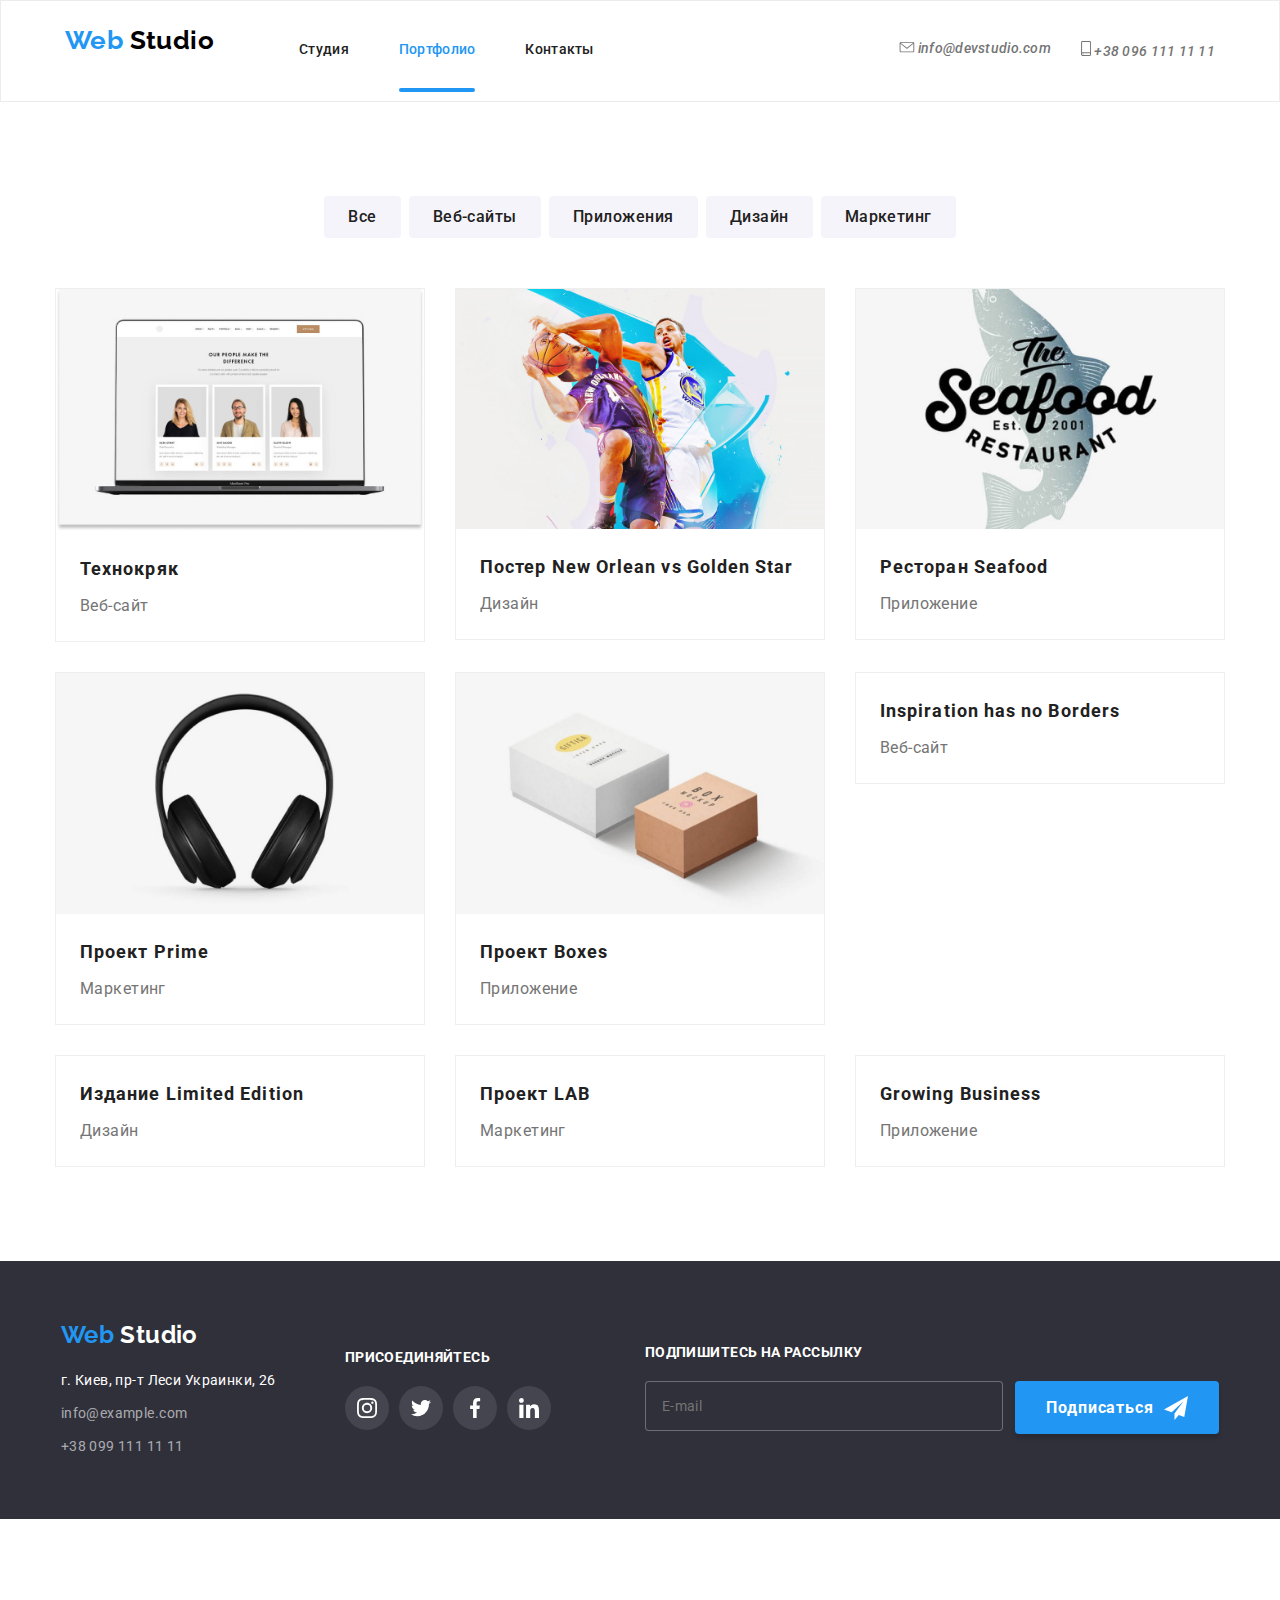
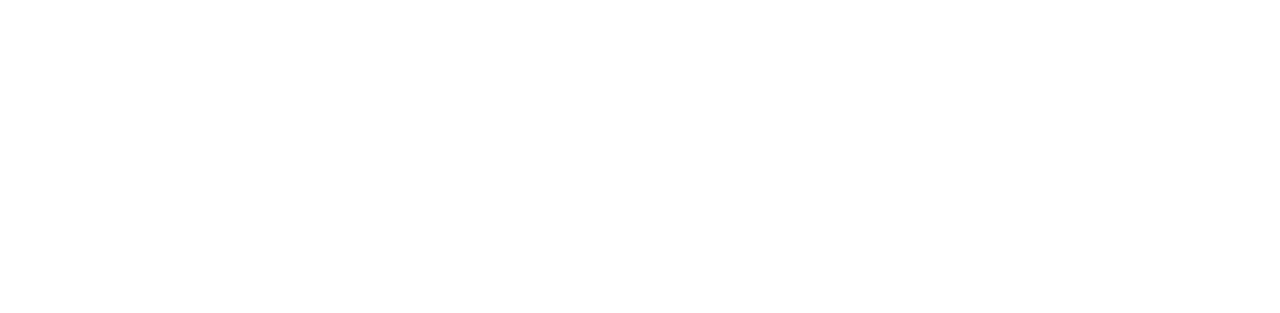
==== commit c81b7853: "добавлены фото с разной плотностью пикселей в галерею страницы Портфолио" ====
--- a/portfolio.html
+++ b/portfolio.html
@@ -73,6 +73,8 @@
     </header>
 
     <!--портфолио-->
+
+    <!--кнопки-->
     <main>
       <section class="portfolio section">
         <div class="container">
@@ -105,6 +107,7 @@
             </li>
           </ul>
 
+          <!--галерея-->
           <ul class="portfolio-gallery-list list">
             <li class="portfolio-gallery-list-item">
               <a
@@ -113,11 +116,38 @@
                 aria-label="фото работы"
               >
                 <div class="overlay">
-                  <img
-                    class="portfolio-gallery-list-img"
-                    src="./images_portfolio/tehnokryak.jpg"
-                    alt="фото работы"
-                  />
+                  <picture>
+                    <source
+                      srcset="
+                        ./images_portfolio/tehnokryak-mob.jpg    1x,
+                        ./images_portfolio/tehnokryak-mob@2x.jpg 2x
+                      "
+                      media="(max-width: 767px)"
+                      type="image/jpg"
+                    />
+                    <source
+                      srcset="
+                        ./images_portfolio/tehnokryak-desctop.jpg    1x,
+                        ./images_portfolio/tehnokryak-desctop@2x.jpg 2x
+                      "
+                      media="(min-width: 1200px)"
+                      type="image/jpg"
+                    />
+                    <source
+                      srcset="
+                        ./images_portfolio/tehnokryak-tabl.jpg    1x,
+                        ./images_portfolio/tehnokryak-tabl@2x.jpg 2x
+                      "
+                      media="(min-width: 768px)"
+                      type="image/jpg"
+                    />
+
+                    <img
+                      class="portfolio-gallery-list-img"
+                      src="./images_portfolio/tehnokryak-mob.jpg"
+                      alt="фото работы"
+                    />
+                  </picture>
                   <p class="absolute-portfolio-gallery-description">
                     Технокряк это современная площадка распространения
                     коронавируса. Компании используют эту платформу для
@@ -135,11 +165,38 @@
                 aria-label="фото работы"
               >
                 <div class="overlay">
-                  <img
-                    class="portfolio-gallery-list-img"
-                    src="./images_portfolio/poster-basket.jpg"
-                    alt="фото работы"
-                  />
+                  <picture>
+                    <source
+                      srcset="
+                        ./images_portfolio/poster-basket-mob.jpg    1x,
+                        ./images_portfolio/poster-basket-mob@2x.jpg 2x
+                      "
+                      media="(max-width: 767px)"
+                      type="image/jpg"
+                    />
+                    <source
+                      srcset="
+                        ./images_portfolio/poster-basket-desctop.jpg    1x,
+                        ./images_portfolio/poster-basket-desctop@2x.jpg 2x
+                      "
+                      media="(min-width: 1200px)"
+                      type="image/jpg"
+                    />
+                    <source
+                      srcset="
+                        ./images_portfolio/poster-basket-tabl.jpg    1x,
+                        ./images_portfolio/poster-basket-tabl@2x.jpg 2x
+                      "
+                      media="(min-width: 768px)"
+                      type="image/jpg"
+                    />
+
+                    <img
+                      class="portfolio-gallery-list-img"
+                      src="./images_portfolio/poster-basket-mob.jpg"
+                      alt="фото работы"
+                    />
+                  </picture>
                   <p class="absolute-portfolio-gallery-description">
                     Технокряк это современная площадка распространения
                     коронавируса. Компании используют эту платформу для
@@ -159,11 +216,38 @@
                 aria-label="фото работы"
               >
                 <div class="overlay">
-                  <img
-                    class="portfolio-gallery-list-img"
-                    src="./images_portfolio/restaurant-seafood.jpg"
-                    alt="фото работы"
-                  />
+                  <picture>
+                    <source
+                      srcset="
+                        ./images_portfolio/restaurant-seafood-mob.jpg    1x,
+                        ./images_portfolio/restaurant-seafood-mob@2x.jpg 2x
+                      "
+                      media="(max-width: 767px)"
+                      type="image/jpg"
+                    />
+                    <source
+                      srcset="
+                        ./images_portfolio/restaurant-seafood-desctop.jpg    1x,
+                        ./images_portfolio/restaurant-seafood-desctop@2x.jpg 2x
+                      "
+                      media="(min-width: 1200px)"
+                      type="image/jpg"
+                    />
+                    <source
+                      srcset="
+                        ./images_portfolio/restaurant-seafood-tabl.jpg    1x,
+                        ./images_portfolio/restaurant-seafood-tabl@2x.jpg 2x
+                      "
+                      media="(min-width: 768px)"
+                      type="image/jpg"
+                    />
+
+                    <img
+                      class="portfolio-gallery-list-img"
+                      src="./images_portfolio/restaurant-seafood-mob.jpg"
+                      alt="фото работы"
+                    />
+                  </picture>
                   <p class="absolute-portfolio-gallery-description">
                     Технокряк это современная площадка распространения
                     коронавируса. Компании используют эту платформу для
@@ -181,11 +265,38 @@
                 aria-label="фото работы"
               >
                 <div class="overlay">
-                  <img
-                    class="portfolio-gallery-list-img"
-                    src="./images_portfolio/project-prime.jpg"
-                    alt="фото работы"
-                  />
+                  <picture>
+                    <source
+                      srcset="
+                        ./images_portfolio/project-prime-mob.jpg    1x,
+                        ./images_portfolio/project-prime-mob@2x.jpg 2x
+                      "
+                      media="(max-width: 767px)"
+                      type="image/jpg"
+                    />
+                    <source
+                      srcset="
+                        ./images_portfolio/project-prime-desctop.jpg    1x,
+                        ./images_portfolio/project-prime-desctop@2x.jpg 2x
+                      "
+                      media="(min-width: 1200px)"
+                      type="image/jpg"
+                    />
+                    <source
+                      srcset="
+                        ./images_portfolio/project-prime-tabl.jpg    1x,
+                        ./images_portfolio/project-prime-tabl@2x.jpg 2x
+                      "
+                      media="(min-width: 768px)"
+                      type="image/jpg"
+                    />
+
+                    <img
+                      class="portfolio-gallery-list-img"
+                      src="./images_portfolio/project-prime-mob.jpg"
+                      alt="фото работы"
+                    />
+                  </picture>
                   <p class="absolute-portfolio-gallery-description">
                     Технокряк это современная площадка распространения
                     коронавируса. Компании используют эту платформу для
@@ -203,11 +314,38 @@
                 aria-label="фото работы"
               >
                 <div class="overlay">
-                  <img
-                    class="portfolio-gallery-list-img"
-                    src="./images_portfolio/project-boxes.jpg"
-                    alt="фото работы"
-                  />
+                  <picture>
+                    <source
+                      srcset="
+                        ./images_portfolio/project-boxes-mob.jpg    1x,
+                        ./images_portfolio/project-boxes-mob@2x.jpg 2x
+                      "
+                      media="(max-width: 767px)"
+                      type="image/jpg"
+                    />
+                    <source
+                      srcset="
+                        ./images_portfolio/project-boxes-desctop.jpg    1x,
+                        ./images_portfolio/project-boxes-desctop@2x.jpg 2x
+                      "
+                      media="(min-width: 1200px)"
+                      type="image/jpg"
+                    />
+                    <source
+                      srcset="
+                        ./images_portfolio/project-boxes-tabl.jpg    1x,
+                        ./images_portfolio/project-boxes-tabl@2x.jpg 2x
+                      "
+                      media="(min-width: 768px)"
+                      type="image/jpg"
+                    />
+
+                    <img
+                      class="portfolio-gallery-list-img"
+                      src="./images_portfolio/project-boxes-mob.jpg"
+                      alt="фото работы"
+                    />
+                  </picture>
                   <p class="absolute-portfolio-gallery-description">
                     Технокряк это современная площадка распространения
                     коронавируса. Компании используют эту платформу для
@@ -225,11 +363,38 @@
                 aria-label="фото работы"
               >
                 <div class="overlay">
-                  <img
-                    class="portfolio-gallery-list-img"
-                    src="./images_portfolio/inspiration-has-no-borders.jpg"
-                    alt="фото работы"
-                  />
+                  <picture>
+                    <source
+                      srcset="
+                        ./images_portfolio/inspiration-has-no-borders-mob.jpg    1x,
+                        ./images_portfolio/inspiration-has-no-borders-mob@2x.jpg 2x
+                      "
+                      media="(max-width: 767px)"
+                      type="image/jpg"
+                    />
+                    <source
+                      srcset="
+                        ./images_portfolio/inspiration-has-no-borders-desctop.jpg    1x,
+                        ./images_portfolio/inspiration-has-no-borders-desctop@2x.jpg 2x
+                      "
+                      media="(min-width: 1200px)"
+                      type="image/jpg"
+                    />
+                    <source
+                      srcset="
+                        ./images_portfolio/inspiration-has-no-borders-tabl.jpg    1x,
+                        ./images_portfolio/inspiration-has-no-borders-tabl@2x.jpg 2x
+                      "
+                      media="(min-width: 768px)"
+                      type="image/jpg"
+                    />
+
+                    <img
+                      class="portfolio-gallery-list-img"
+                      src="./images_portfolio/inspiration-has-no-borders-mob.jpg"
+                      alt="фото работы"
+                    />
+                  </picture>
                   <p class="absolute-portfolio-gallery-description">
                     Технокряк это современная площадка распространения
                     коронавируса. Компании используют эту платформу для
@@ -249,11 +414,38 @@
                 aria-label="фото работы"
               >
                 <div class="overlay">
-                  <img
-                    class="portfolio-gallery-list-img"
-                    src="./images_portfolio/limited-edition.jpg"
-                    alt="фото работы"
-                  />
+                  <picture>
+                    <source
+                      srcset="
+                        ./images_portfolio/limited-edition-mob.jpg    1x,
+                        ./images_portfolio/limited-edition-mob@2x.jpg 2x
+                      "
+                      media="(max-width: 767px)"
+                      type="image/jpg"
+                    />
+                    <source
+                      srcset="
+                        ./images_portfolio/limited-edition-desctop.jpg    1x,
+                        ./images_portfolio/limited-edition-desctop@2x.jpg 2x
+                      "
+                      media="(min-width: 1200px)"
+                      type="image/jpg"
+                    />
+                    <source
+                      srcset="
+                        ./images_portfolio/limited-edition-tabl.jpg    1x,
+                        ./images_portfolio/limited-edition-tabl@2x.jpg 2x
+                      "
+                      media="(min-width: 768px)"
+                      type="image/jpg"
+                    />
+
+                    <img
+                      class="portfolio-gallery-list-img"
+                      src="./images_portfolio/limited-edition-mob.jpg"
+                      alt="фото работы"
+                    />
+                  </picture>
                   <p class="absolute-portfolio-gallery-description">
                     Технокряк это современная площадка распространения
                     коронавируса. Компании используют эту платформу для
@@ -271,11 +463,38 @@
                 aria-label="фото работы"
               >
                 <div class="overlay">
-                  <img
-                    class="portfolio-gallery-list-img"
-                    src="./images_portfolio/project-lab.jpg"
-                    alt="фото работы"
-                  />
+                  <picture>
+                    <source
+                      srcset="
+                        ./images_portfolio/project-lab-mob.jpg    1x,
+                        ./images_portfolio/project-lab-mob@2x.jpg 2x
+                      "
+                      media="(max-width: 767px)"
+                      type="image/jpg"
+                    />
+                    <source
+                      srcset="
+                        ./images_portfolio/project-lab-desctop.jpg    1x,
+                        ./images_portfolio/project-lab-desctop@2x.jpg 2x
+                      "
+                      media="(min-width: 1200px)"
+                      type="image/jpg"
+                    />
+                    <source
+                      srcset="
+                        ./images_portfolio/project-lab-tabl.jpg    1x,
+                        ./images_portfolio/project-lab-tabl@2x.jpg 2x
+                      "
+                      media="(min-width: 768px)"
+                      type="image/jpg"
+                    />
+
+                    <img
+                      class="portfolio-gallery-list-img"
+                      src="./images_portfolio/project-lab-mob.jpg"
+                      alt="фото работы"
+                    />
+                  </picture>
                   <p class="absolute-portfolio-gallery-description">
                     Технокряк это современная площадка распространения
                     коронавируса. Компании используют эту платформу для
@@ -293,11 +512,38 @@
                 aria-label="фото работы"
               >
                 <div class="overlay">
-                  <img
-                    class="portfolio-gallery-list-img"
-                    src="./images_portfolio/growing-business.jpg"
-                    alt="фото работы"
-                  />
+                  <picture>
+                    <source
+                      srcset="
+                        ./images_portfolio/growing-business-mob.jpg    1x,
+                        ./images_portfolio/growing-business-mob@2x.jpg 2x
+                      "
+                      media="(max-width: 767px)"
+                      type="image/jpg"
+                    />
+                    <source
+                      srcset="
+                        ./images_portfolio/growing-business-desctop.jpg    1x,
+                        ./images_portfolio/growing-business-desctop@2x.jpg 2x
+                      "
+                      media="(min-width: 1200px)"
+                      type="image/jpg"
+                    />
+                    <source
+                      srcset="
+                        ./images_portfolio/growing-business-tabl.jpg    1x,
+                        ./images_portfolio/growing-business-tabl@2x.jpg 2x
+                      "
+                      media="(min-width: 768px)"
+                      type="image/jpg"
+                    />
+
+                    <img
+                      class="portfolio-gallery-list-img"
+                      src="./images_portfolio/growing-business-mob.jpg"
+                      alt="фото работы"
+                    />
+                  </picture>
                   <p class="absolute-portfolio-gallery-description">
                     Технокряк это современная площадка распространения
                     коронавируса. Компании используют эту платформу для
